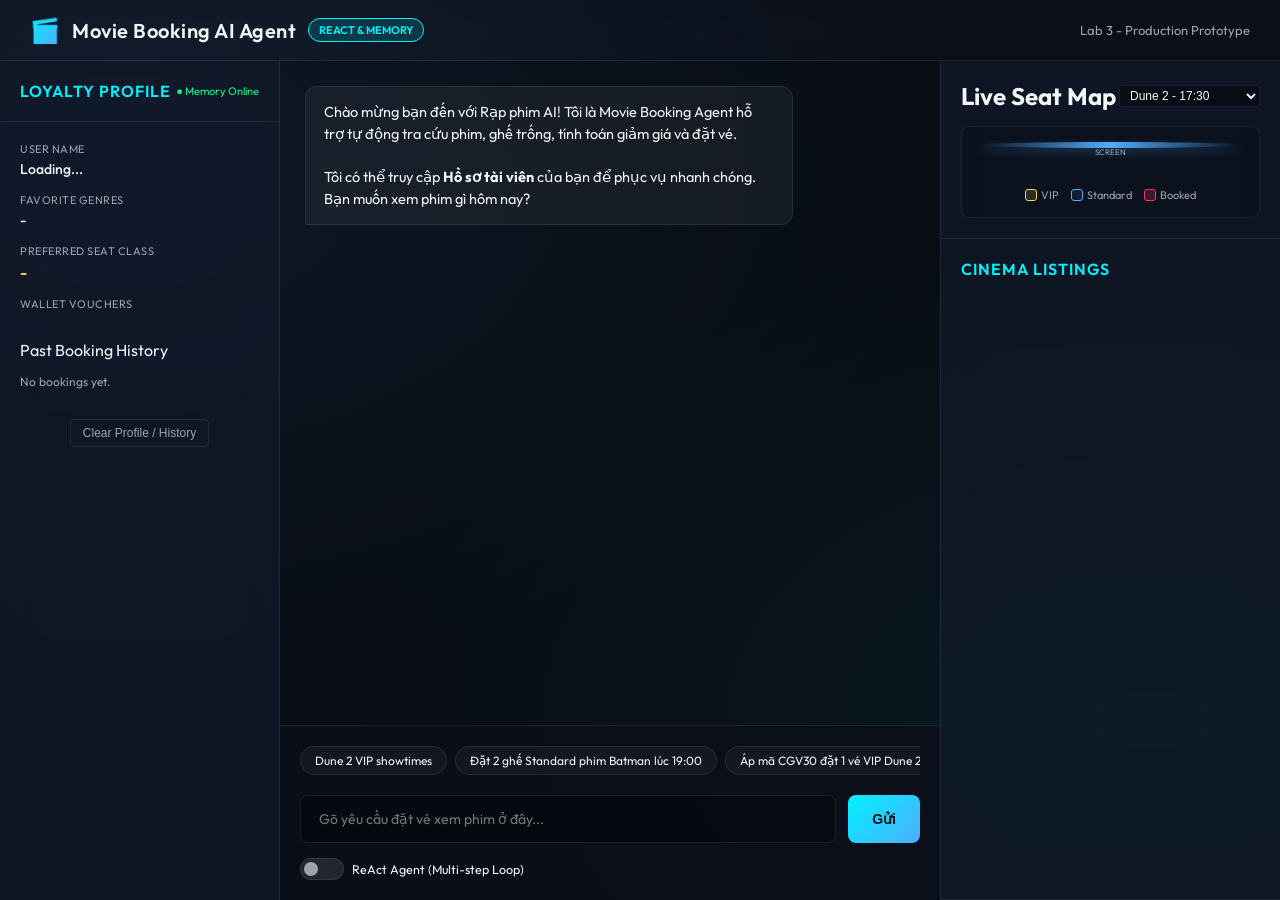
==== src/static/index.html @ 2afb19d0 "feat: implement movie booking ReAct agent with custom web server, LLM provider, and interactive chat" ====
<!DOCTYPE html>
<html lang="vi">
<head>
    <meta charset="UTF-8">
    <meta name="viewport" content="width=device-width, initial-scale=1.0">
    <title>Movie Booking AI Agent - ReAct & Memory</title>
    <!-- Google Fonts -->
    <link href="https://fonts.googleapis.com/css2?family=Outfit:wght@300;400;500;600;700&family=Fira+Code:wght@400;500&display=swap" rel="stylesheet">
    <style>
        :root {
            --bg-color: #0b0f19;
            --panel-bg: rgba(17, 25, 40, 0.75);
            --border-color: rgba(255, 255, 255, 0.08);
            --primary-glow: #00f2fe;
            --secondary-glow: #4facfe;
            --accent-gold: #f6d365;
            --accent-red: #ff3366;
            --accent-green: #00ff87;
            --text-color: #f3f4f6;
            --text-muted: #9ca3af;
        }

        * {
            box-sizing: border-box;
            margin: 0;
            padding: 0;
        }

        body {
            font-family: 'Outfit', sans-serif;
            background-color: var(--bg-color);
            background-image: 
                radial-gradient(at 10% 20%, rgba(79, 172, 254, 0.1) 0px, transparent 50%),
                radial-gradient(at 90% 80%, rgba(0, 242, 254, 0.08) 0px, transparent 50%);
            color: var(--text-color);
            height: 100vh;
            display: flex;
            flex-direction: column;
            overflow: hidden;
        }

        /* Header */
        header {
            padding: 15px 30px;
            display: flex;
            justify-content: space-between;
            align-items: center;
            border-bottom: 1px solid var(--border-color);
            backdrop-filter: blur(10px);
            z-index: 10;
        }

        .logo-container {
            display: flex;
            align-items: center;
            gap: 12px;
        }

        .logo-icon {
            font-size: 24px;
            background: linear-gradient(135deg, var(--primary-glow), var(--secondary-glow));
            -webkit-background-clip: text;
            -webkit-text-fill-color: transparent;
            font-weight: 700;
        }

        .logo-title {
            font-size: 20px;
            font-weight: 600;
            letter-spacing: 0.5px;
        }

        .badge-react {
            background: rgba(0, 242, 254, 0.15);
            border: 1px solid var(--primary-glow);
            color: var(--primary-glow);
            padding: 4px 10px;
            border-radius: 20px;
            font-size: 11px;
            font-weight: 600;
            text-transform: uppercase;
        }

        /* App Layout */
        .app-container {
            flex: 1;
            display: grid;
            grid-template-columns: 280px 1fr 340px;
            overflow: hidden;
            min-height: 0;
        }

        /* Sidebar Base */
        .sidebar {
            background: var(--panel-bg);
            border-right: 1px solid var(--border-color);
            display: flex;
            flex-direction: column;
            overflow-y: auto;
            backdrop-filter: blur(20px);
            min-height: 0;
        }

        .sidebar-left {
            border-right: 1px solid var(--border-color);
        }

        .sidebar-right {
            border-left: 1px solid var(--border-color);
            border-right: none;
        }

        .sidebar-header {
            padding: 20px;
            border-bottom: 1px solid var(--border-color);
            display: flex;
            justify-content: space-between;
            align-items: center;
        }

        .sidebar-header h2 {
            font-size: 16px;
            font-weight: 600;
            color: var(--primary-glow);
            text-transform: uppercase;
            letter-spacing: 1px;
        }

        /* Memory Profile */
        .profile-card {
            padding: 20px;
            display: flex;
            flex-direction: column;
            gap: 15px;
        }

        .profile-field {
            display: flex;
            flex-direction: column;
            gap: 4px;
        }

        .profile-field .label {
            font-size: 11px;
            color: var(--text-muted);
            text-transform: uppercase;
            letter-spacing: 0.5px;
        }

        .profile-field .value {
            font-size: 14px;
            font-weight: 500;
        }

        .profile-field .value-vip {
            color: var(--accent-gold);
            font-weight: 600;
        }

        .voucher-tag {
            display: inline-block;
            background: rgba(246, 211, 101, 0.15);
            border: 1px solid var(--accent-gold);
            color: var(--accent-gold);
            padding: 2px 8px;
            border-radius: 4px;
            font-size: 12px;
            font-weight: 600;
            margin-right: 6px;
        }

        .history-list {
            margin-top: 10px;
            display: flex;
            flex-direction: column;
            gap: 8px;
        }

        .history-item {
            background: rgba(255, 255, 255, 0.03);
            border: 1px solid var(--border-color);
            border-radius: 6px;
            padding: 10px;
            font-size: 12px;
        }

        .history-item .id {
            color: var(--primary-glow);
            font-weight: 600;
            margin-bottom: 2px;
        }

        .history-item .details {
            color: var(--text-muted);
        }

        /* Database Sidebar */
        .db-section {
            padding: 20px;
            border-bottom: 1px solid var(--border-color);
            display: flex;
            flex-direction: column;
            gap: 10px;
        }

        .movie-card {
            background: rgba(255, 255, 255, 0.02);
            border: 1px solid var(--border-color);
            border-radius: 8px;
            padding: 15px;
            transition: all 0.3s ease;
        }

        .movie-card:hover {
            border-color: var(--secondary-glow);
            background: rgba(255, 255, 255, 0.04);
        }

        .movie-title {
            font-size: 15px;
            font-weight: 600;
            color: var(--text-color);
            margin-bottom: 5px;
        }

        .movie-meta {
            font-size: 11px;
            color: var(--text-muted);
            margin-bottom: 8px;
        }

        .showtime-pill {
            display: inline-block;
            background: rgba(79, 172, 254, 0.15);
            border: 1px solid rgba(79, 172, 254, 0.3);
            color: var(--secondary-glow);
            padding: 2px 6px;
            border-radius: 4px;
            font-size: 11px;
            font-weight: 500;
            margin-right: 4px;
            margin-bottom: 4px;
        }

        /* Chat Workspace */
        .chat-workspace {
            display: flex;
            flex-direction: column;
            height: 100%;
            background: rgba(5, 7, 12, 0.3);
            position: relative;
            min-height: 0;
            overflow: hidden;
        }

        .chat-messages {
            flex: 1;
            padding: 25px;
            overflow-y: auto;
            overflow-x: hidden;
            display: flex;
            flex-direction: column;
            gap: 20px;
            min-height: 0;
            scroll-behavior: smooth;
        }

        .chat-bubble {
            max-width: 80%;
            border-radius: 12px;
            padding: 14px 18px;
            line-height: 1.5;
            font-size: 14.5px;
            position: relative;
            animation: fadeIn 0.3s ease;
        }

        .chat-bubble-user {
            align-self: flex-end;
            background: linear-gradient(135deg, var(--secondary-glow), #2b5876);
            color: #fff;
            border-bottom-right-radius: 2px;
            box-shadow: 0 4px 15px rgba(79, 172, 254, 0.2);
        }

        .chat-bubble-assistant {
            align-self: flex-start;
            background: rgba(255, 255, 255, 0.05);
            border: 1px solid var(--border-color);
            color: var(--text-color);
            border-bottom-left-radius: 2px;
        }

        /* Trace Logs styling */
        .trace-container {
            margin-top: 10px;
            margin-bottom: 10px;
            border-radius: 8px;
            border: 1px solid var(--border-color);
            overflow: hidden;
            width: 100%;
        }

        .trace-header {
            background: rgba(0, 0, 0, 0.4);
            padding: 8px 12px;
            font-size: 11px;
            color: var(--primary-glow);
            font-weight: 600;
            display: flex;
            justify-content: space-between;
            align-items: center;
            cursor: pointer;
            user-select: none;
        }

        .trace-header::after {
            content: '▶';
            font-size: 9px;
            transition: transform 0.2s;
        }

        .trace-container:not(.collapsed) .trace-header::after {
            transform: rotate(90deg);
        }

        .trace-body {
            background: rgba(0, 0, 0, 0.65);
            padding: 12px;
            font-family: 'Fira Code', monospace;
            font-size: 12px;
            display: flex;
            flex-direction: column;
            gap: 10px;
            border-top: 1px solid var(--border-color);
            max-height: 250px;
            overflow-y: auto;
        }

        .trace-container.collapsed .trace-body {
            display: none;
        }

        .trace-step {
            display: flex;
            flex-direction: column;
            gap: 4px;
        }

        .trace-step .t-thought {
            color: #b5e853;
        }

        .trace-step .t-action {
            color: var(--primary-glow);
            font-weight: 500;
        }

        .trace-step .t-observation {
            color: var(--text-muted);
            background: rgba(255, 255, 255, 0.03);
            padding: 6px;
            border-radius: 4px;
            font-size: 11.5px;
            margin-top: 2px;
            overflow-x: auto;
        }

        /* Input Controls */
        .chat-input-area {
            padding: 20px;
            background: rgba(11, 15, 25, 0.9);
            border-top: 1px solid var(--border-color);
            display: flex;
            flex-direction: column;
            gap: 15px;
        }

        .chat-suggestions {
            display: flex;
            gap: 8px;
            overflow-x: auto;
            padding-bottom: 5px;
        }

        .suggestion-chip {
            background: rgba(255, 255, 255, 0.04);
            border: 1px solid var(--border-color);
            border-radius: 16px;
            padding: 6px 14px;
            font-size: 12px;
            cursor: pointer;
            white-space: nowrap;
            transition: all 0.2s;
        }

        .suggestion-chip:hover {
            border-color: var(--primary-glow);
            background: rgba(0, 242, 254, 0.05);
            color: var(--primary-glow);
        }

        .input-row {
            display: flex;
            gap: 12px;
        }

        .chat-input {
            flex: 1;
            background: rgba(0, 0, 0, 0.3);
            border: 1px solid var(--border-color);
            border-radius: 8px;
            padding: 14px 18px;
            color: #fff;
            font-family: inherit;
            font-size: 14px;
            outline: none;
            transition: border-color 0.2s;
        }

        .chat-input:focus {
            border-color: var(--primary-glow);
            box-shadow: 0 0 10px rgba(0, 242, 254, 0.15);
        }

        .send-btn {
            background: linear-gradient(135deg, var(--primary-glow), var(--secondary-glow));
            border: none;
            border-radius: 8px;
            padding: 0 24px;
            color: #0b0f19;
            font-weight: 600;
            font-size: 14px;
            cursor: pointer;
            transition: opacity 0.2s;
        }

        .send-btn:hover {
            opacity: 0.9;
        }

        /* Mode toggle and Metrics Row */
        .controls-row {
            display: flex;
            justify-content: space-between;
            align-items: center;
            font-size: 12.5px;
        }

        .mode-toggle {
            display: flex;
            align-items: center;
            gap: 8px;
        }

        .switch {
            position: relative;
            display: inline-block;
            width: 44px;
            height: 22px;
        }

        .switch input {
            opacity: 0;
            width: 0;
            height: 0;
        }

        .slider {
            position: absolute;
            cursor: pointer;
            top: 0;
            left: 0;
            right: 0;
            bottom: 0;
            background-color: rgba(255, 255, 255, 0.1);
            transition: .3s;
            border-radius: 34px;
            border: 1px solid var(--border-color);
        }

        .slider:before {
            position: absolute;
            content: "";
            height: 14px;
            width: 14px;
            left: 3px;
            bottom: 3px;
            background-color: var(--text-muted);
            transition: .3s;
            border-radius: 50%;
        }

        input:checked + .slider {
            background-color: rgba(0, 242, 254, 0.2);
            border-color: var(--primary-glow);
        }

        input:checked + .slider:before {
            transform: translateX(22px);
            background-color: var(--primary-glow);
        }

        .metrics-container {
            display: flex;
            gap: 15px;
            color: var(--text-muted);
            font-size: 11.5px;
        }

        .metric-item span {
            color: var(--secondary-glow);
            font-weight: 600;
        }

        /* Seating Map inside Right Sidebar */
        .seating-section {
            padding: 20px;
            border-bottom: 1px solid var(--border-color);
        }

        .seat-map-wrapper {
            margin-top: 15px;
            background: rgba(0, 0, 0, 0.2);
            border: 1px solid var(--border-color);
            border-radius: 8px;
            padding: 15px;
            display: flex;
            flex-direction: column;
            align-items: center;
            gap: 15px;
        }

        .screen {
            width: 100%;
            height: 6px;
            background: linear-gradient(to right, transparent, var(--secondary-glow), transparent);
            border-radius: 50%;
            box-shadow: 0 4px 10px rgba(79, 172, 254, 0.3);
            text-align: center;
            font-size: 8px;
            color: var(--text-muted);
            line-height: 20px;
            margin-bottom: 10px;
        }

        .seat-grid {
            display: grid;
            grid-template-columns: repeat(5, 1fr);
            gap: 8px;
        }

        .seat {
            width: 32px;
            height: 30px;
            border-radius: 6px;
            display: flex;
            align-items: center;
            justify-content: center;
            font-size: 10px;
            font-weight: 600;
            cursor: default;
            transition: all 0.2s;
        }

        .seat.vip {
            border: 1px solid var(--accent-gold);
            background: rgba(246, 211, 101, 0.1);
            color: var(--accent-gold);
        }

        .seat.standard {
            border: 1px solid var(--secondary-glow);
            background: rgba(79, 172, 254, 0.1);
            color: var(--secondary-glow);
        }

        .seat.booked {
            background: rgba(255, 51, 102, 0.2) !important;
            border: 1px solid var(--accent-red) !important;
            color: var(--accent-red) !important;
            text-decoration: line-through;
        }

        .seat-legend {
            display: flex;
            gap: 12px;
            font-size: 11px;
            color: var(--text-muted);
        }

        .legend-item {
            display: flex;
            align-items: center;
            gap: 4px;
        }

        .legend-color {
            width: 12px;
            height: 12px;
            border-radius: 3px;
        }

        /* Utilities */
        .btn-reset {
            background: transparent;
            border: 1px solid var(--border-color);
            color: var(--text-muted);
            padding: 6px 12px;
            border-radius: 4px;
            font-size: 12px;
            cursor: pointer;
            transition: all 0.2s;
            margin-top: 15px;
            width: fit-content;
            align-self: center;
        }

        .btn-reset:hover {
            border-color: var(--accent-red);
            color: var(--accent-red);
            background: rgba(255, 51, 102, 0.05);
        }

        .typing-loader {
            display: flex;
            gap: 4px;
            align-items: center;
            padding: 8px 12px;
        }

        .typing-loader span {
            width: 8px;
            height: 8px;
            background-color: var(--text-muted);
            border-radius: 50%;
            animation: bounce 1.4s infinite ease-in-out both;
        }

        .typing-loader span:nth-child(1) { animation-delay: -0.32s; }
        .typing-loader span:nth-child(2) { animation-delay: -0.16s; }

        @keyframes bounce {
            0%, 80%, 100% { transform: scale(0); }
            40% { transform: scale(1.0); }
        }

        @keyframes fadeIn {
            from { opacity: 0; transform: translateY(5px); }
            to { opacity: 1; transform: translateY(0); }
        }

        ::-webkit-scrollbar {
            width: 6px;
            height: 6px;
        }
        ::-webkit-scrollbar-track {
            background: transparent;
        }
        ::-webkit-scrollbar-thumb {
            background: rgba(255, 255, 255, 0.1);
            border-radius: 3px;
        }
        ::-webkit-scrollbar-thumb:hover {
            background: rgba(255, 255, 255, 0.2);
        }

        .seat-map-header {
            display: flex;
            justify-content: space-between;
            align-items: center;
        }

        .seat-map-select {
            background: rgba(0, 0, 0, 0.4);
            border: 1px solid var(--border-color);
            color: var(--text-color);
            font-size: 12px;
            padding: 2px 6px;
            border-radius: 4px;
            outline: none;
        }
    </style>
</head>
<body>

    <header>
        <div class="logo-container">
            <span class="logo-icon">🎬</span>
            <h1 class="logo-title">Movie Booking AI Agent</h1>
            <span class="badge-react">ReAct & Memory</span>
        </div>
        <div style="font-size: 13px; color: var(--text-muted)">
            Lab 3 - Production Prototype
        </div>
    </header>

    <div class="app-container">
        
        <!-- Left Sidebar: Memory Profile -->
        <aside class="sidebar sidebar-left">
            <div class="sidebar-header">
                <h2>Loyalty Profile</h2>
                <span style="font-size: 11px; color: var(--accent-green)">● Memory Online</span>
            </div>
            
            <div class="profile-card" id="profile-container">
                <div class="profile-field">
                    <span class="label">User Name</span>
                    <span class="value" id="p-name">Loading...</span>
                </div>
                <div class="profile-field">
                    <span class="label">Favorite Genres</span>
                    <span class="value" id="p-genres">-</span>
                </div>
                <div class="profile-field">
                    <span class="label">Preferred Seat Class</span>
                    <span class="value-vip" id="p-seat">-</span>
                </div>
                <div class="profile-field">
                    <span class="label">Wallet Vouchers</span>
                    <div id="p-vouchers">
                        <!-- Vouchers will list here -->
                    </div>
                </div>
                
                <div style="display: flex; flex-direction: column; gap: 4px; margin-top: 10px;">
                    <span class="label">Past Booking History</span>
                    <div class="history-list" id="p-bookings">
                        <span style="font-size: 12px; color: var(--text-muted)">No bookings yet.</span>
                    </div>
                </div>
                
                <button class="btn-reset" onclick="resetMemory()">Clear Profile / History</button>
            </div>
        </aside>

        <!-- Central Chat Workspace -->
        <main class="chat-workspace">
            <div class="chat-messages" id="chat-messages">
                <!-- Welcome Message -->
                <div class="chat-bubble chat-bubble-assistant">
                    Chào mừng bạn đến với Rạp phim AI! Tôi là Movie Booking Agent hỗ trợ tự động tra cứu phim, ghế trống, tính toán giảm giá và đặt vé. 
                    <br><br>
                    Tôi có thể truy cập <strong>Hồ sơ tài viên</strong> của bạn để phục vụ nhanh chóng. Bạn muốn xem phim gì hôm nay?
                </div>
            </div>

            <div class="chat-input-area">
                <!-- Suggestions -->
                <div class="chat-suggestions">
                    <div class="suggestion-chip" onclick="applySuggestion(this)">Dune 2 VIP showtimes</div>
                    <div class="suggestion-chip" onclick="applySuggestion(this)">Đặt 2 ghế Standard phim Batman lúc 19:00</div>
                    <div class="suggestion-chip" onclick="applySuggestion(this)">Áp mã CGV30 đặt 1 vé VIP Dune 2 lúc 17:30</div>
                    <div class="suggestion-chip" onclick="applySuggestion(this)">Doctor Strange có chiếu mấy giờ vậy?</div>
                </div>

                <!-- Input box -->
                <div class="input-row">
                    <input type="text" class="chat-input" id="chat-input" placeholder="Gõ yêu cầu đặt vé xem phim ở đây..." onkeydown="handleKeyDown(event)">
                    <button class="send-btn" onclick="sendMessage()">Gửi</button>
                </div>

                <!-- Controls & Telemetry -->
                <div class="controls-row">
                    <div class="mode-toggle">
                        <label class="switch">
                            <input type="checkbox" id="mode-checkbox">
                            <span class="slider"></span>
                        </label>
                        <span id="mode-label">ReAct Agent (Multi-step Loop)</span>
                    </div>
                    
                    <div class="metrics-container" id="metrics-container" style="display: none;">
                        <div class="metric-item">Latency: <span id="m-latency">0ms</span></div>
                        <div class="metric-item">Steps: <span id="m-steps">0</span></div>
                        <div class="metric-item">Tokens: <span id="m-tokens">0</span></div>
                        <div class="metric-item">Cost: <span id="m-cost">$0.00</span></div>
                    </div>
                </div>
            </div>
        </main>

        <!-- Right Sidebar: Interactive Seats & Movies -->
        <aside class="sidebar sidebar-right">
            
            <!-- Seat Map Section -->
            <div class="seating-section">
                <div class="seat-map-header">
                    <h2>Live Seat Map</h2>
                    <select class="seat-map-select" id="seat-selector" onchange="loadDatabase()">
                        <option value="dune 2_17:30">Dune 2 - 17:30</option>
                        <option value="dune 2_20:30">Dune 2 - 20:30</option>
                        <option value="batman_19:00">The Batman - 19:00</option>
                        <option value="spider-man_15:00">Spider-Man - 15:00</option>
                    </select>
                </div>
                
                <div class="seat-map-wrapper">
                    <div class="screen">SCREEN</div>
                    <div class="seat-grid" id="seat-grid">
                        <!-- Seats dynamically generated here -->
                    </div>
                    <div class="seat-legend">
                        <div class="legend-item">
                            <div class="legend-color" style="background: rgba(246, 211, 101, 0.15); border: 1px solid var(--accent-gold)"></div>
                            <span>VIP</span>
                        </div>
                        <div class="legend-item">
                            <div class="legend-color" style="background: rgba(79, 172, 254, 0.1); border: 1px solid var(--secondary-glow)"></div>
                            <span>Standard</span>
                        </div>
                        <div class="legend-item">
                            <div class="legend-color" style="background: rgba(255, 51, 102, 0.2); border: 1px solid var(--accent-red)"></div>
                            <span>Booked</span>
                        </div>
                    </div>
                </div>
            </div>

            <!-- Movies Database Section -->
            <div class="sidebar-header" style="border-bottom: none; padding-bottom: 5px;">
                <h2>Cinema Listings</h2>
            </div>
            <div class="db-section" id="movie-listings" style="overflow-y: auto; flex: 1;">
                <!-- Movies listed here -->
            </div>
        </aside>

    </div>

    <script>
        const API_BASE = "http://localhost:5000";

        // Load page components on boot
        window.addEventListener('DOMContentLoaded', () => {
            loadProfile();
            loadDatabase();
            
            // Mode toggle label listener
            document.getElementById('mode-checkbox').addEventListener('change', function() {
                const label = document.getElementById('mode-label');
                if (this.checked) {
                    label.innerText = "Baseline Chatbot (Single-Turn)";
                    label.style.color = "var(--text-muted)";
                } else {
                    label.innerText = "ReAct Agent (Multi-step Loop)";
                    label.style.color = "var(--primary-glow)";
                }
            });
        });

        // Load profile (Long term memory)
        async function loadProfile() {
            try {
                const res = await fetch(`${API_BASE}/api/profile`);
                const profile = await res.json();
                
                document.getElementById('p-name').innerText = profile.user_name || "Khách hàng";
                document.getElementById('p-genres').innerText = (profile.favorite_genres || []).join(", ");
                document.getElementById('p-seat').innerText = profile.preferred_seat_type || "Standard";
                
                // Render vouchers
                const voucherDiv = document.getElementById('p-vouchers');
                voucherDiv.innerHTML = '';
                (profile.saved_vouchers || []).forEach(v => {
                    const tag = document.createElement('span');
                    tag.className = 'voucher-tag';
                    tag.innerText = v;
                    voucherDiv.appendChild(tag);
                });
                if ((profile.saved_vouchers || []).length === 0) {
                    voucherDiv.innerHTML = '<span style="font-size:12px;color:var(--text-muted)">None</span>';
                }

                // Render bookings
                const bookingDiv = document.getElementById('p-bookings');
                bookingDiv.innerHTML = '';
                const bookings = profile.past_bookings || [];
                if (bookings.length === 0) {
                    bookingDiv.innerHTML = '<span style="font-size: 12px; color: var(--text-muted)">No bookings yet.</span>';
                } else {
                    bookings.slice(-3).reverse().forEach(b => { // Show last 3
                        const item = document.createElement('div');
                        item.className = 'history-item';
                        item.innerHTML = `
                            <div class="id">${b.booking_id}</div>
                            <div class="details">${b.movie} (${b.showtime}) - Ghế: ${b.seats.join(', ')}</div>
                            <div class="details" style="color:var(--accent-green); font-size:11px">${b.total_price.toLocaleString()} VND</div>
                        `;
                        bookingDiv.appendChild(item);
                    });
                }
            } catch (err) {
                console.error("Error loading profile:", err);
            }
        }

        // Load Movies and Seats
        async function loadDatabase() {
            try {
                const res = await fetch(`${API_BASE}/api/database`);
                const db = await res.json();
                
                // 1. Render movies
                const movieList = document.getElementById('movie-listings');
                movieList.innerHTML = '';
                
                Object.keys(db.movies).forEach(key => {
                    const movie = db.movies[key];
                    const card = document.createElement('div');
                    card.className = 'movie-card';
                    
                    const showtimesHtml = movie.showtimes.map(t => `<span class="showtime-pill">${t}</span>`).join('');
                    
                    card.innerHTML = `
                        <div class="movie-title">${movie.title}</div>
                        <div class="movie-meta">${movie.genre}</div>
                        <div style="margin-bottom:8px; font-size:12px; line-height:1.4">${movie.description}</div>
                        <div style="margin-bottom:8px; font-size:11px; color:var(--accent-gold)">Standard: ${movie.prices.Standard.toLocaleString()} | VIP: ${movie.prices.VIP.toLocaleString()} VND</div>
                        <div>${showtimesHtml}</div>
                    `;
                    movieList.appendChild(card);
                });

                // 2. Render Seat Map
                const activeKey = document.getElementById('seat-selector').value;
                const seatGrid = document.getElementById('seat-grid');
                seatGrid.innerHTML = '';
                
                const seats = db.seats[activeKey] || {};
                
                // Sort keys alphabetically so seat grid maps correctly
                const seatIds = Object.keys(seats).sort();
                
                seatIds.forEach(id => {
                    const status = seats[id];
                    const seatEl = document.createElement('div');
                    
                    const isVip = id.startsWith('A');
                    seatEl.className = `seat ${isVip ? 'vip' : 'standard'} ${status.toLowerCase() === 'booked' ? 'booked' : ''}`;
                    seatEl.innerText = id;
                    seatEl.title = `${id} - ${status} (${isVip ? 'VIP' : 'Standard'})`;
                    
                    seatGrid.appendChild(seatEl);
                });
                
            } catch (err) {
                console.error("Error loading movie listings:", err);
            }
        }

        // Send Message
        async function sendMessage() {
            const input = document.getElementById('chat-input');
            const message = input.value.trim();
            if (!message) return;

            input.value = '';
            
            // Render user bubble
            appendMessage(message, 'user');
            
            // Show typing indicator
            const loaderId = appendTypingIndicator();
            
            // Call API
            const useChatbot = document.getElementById('mode-checkbox').checked;
            
            try {
                const response = await fetch(`${API_BASE}/api/chat`, {
                    method: 'POST',
                    headers: { 'Content-Type': 'application/json' },
                    body: JSON.stringify({ message: message, use_chatbot: useChatbot })
                });
                const data = await response.json();
                
                // Remove loader
                document.getElementById(loaderId).remove();
                
                if (data.error) {
                    appendMessage(`Error: ${data.error}`, 'assistant');
                    return;
                }

                // If ReAct loop, append trace
                if (data.trace && data.trace.length > 0) {
                    appendTrace(data.trace);
                }
                
                // Append final answer
                appendMessage(data.response, 'assistant');
                
                // Show telemetry metrics
                document.getElementById('metrics-container').style.display = 'flex';
                document.getElementById('m-latency').innerText = `${data.metrics.latency_ms}ms`;
                document.getElementById('m-steps').innerText = data.metrics.steps;
                document.getElementById('m-tokens').innerText = data.metrics.total_tokens;
                document.getElementById('m-cost').innerText = `$${data.metrics.cost.toFixed(4)}`;
                
                // Reload UI database and profile
                loadProfile();
                // Always reload seat database to reflect booking state changes
                loadDatabase();
                
                // Attempt to auto-switch seat selector if the query refers to a specific movie and showtime
                detectAndSwitchSeatMap(message);
                
            } catch (err) {
                console.error(err);
                document.getElementById(loaderId).remove();
                appendMessage("❌ Error: Could not connect to the booking services.", "assistant");
            }
        }

        // Detect query entities and swap seat selector
        function detectAndSwitchSeatMap(msg) {
            const msgLower = msg.toLowerCase();
            const selector = document.getElementById('seat-selector');
            
            let movie = "";
            let time = "";
            
            if (msgLower.includes("batman") || msgLower.includes("the batman")) movie = "batman";
            else if (msgLower.includes("dune") || msgLower.includes("dune 2")) movie = "dune 2";
            else if (msgLower.includes("spider") || msgLower.includes("spider-man")) movie = "spider-man";
            
            if (msgLower.includes("17:30")) time = "17:30";
            else if (msgLower.includes("20:30")) time = "20:30";
            else if (msgLower.includes("19:00")) time = "19:00";
            else if (msgLower.includes("15:00")) time = "15:00";

            if (movie && time) {
                const key = `${movie}_${time}`;
                // Check if key is option in selector
                for (let i=0; i<selector.options.length; i++) {
                    if (selector.options[i].value === key) {
                        selector.selectedIndex = i;
                        loadDatabase();
                        break;
                    }
                }
            }
            // Note: loadDatabase() is already called unconditionally in sendMessage()
        }

        function appendMessage(text, role) {
            const chatLog = document.getElementById('chat-messages');
            const bubble = document.createElement('div');
            bubble.className = `chat-bubble chat-bubble-${role}`;
            bubble.innerHTML = text.replace(/\n/g, '<br>');
            chatLog.appendChild(bubble);
            chatLog.scrollTop = chatLog.scrollHeight;
        }

        function appendTypingIndicator() {
            const chatLog = document.getElementById('chat-messages');
            const container = document.createElement('div');
            const loaderId = 'loader_' + Date.now();
            container.id = loaderId;
            container.className = 'chat-bubble chat-bubble-assistant';
            container.innerHTML = `
                <div class="typing-loader">
                    <span></span>
                    <span></span>
                    <span></span>
                </div>
            `;
            chatLog.appendChild(container);
            chatLog.scrollTop = chatLog.scrollHeight;
            return loaderId;
        }

        // Render structured ReAct steps in chat log
        function appendTrace(trace) {
            const chatLog = document.getElementById('chat-messages');
            const traceContainer = document.createElement('div');
            traceContainer.className = 'trace-container collapsed';
            
            const traceId = 'trace_' + Date.now();
            traceContainer.id = traceId;
            
            let stepsHtml = '';
            trace.forEach(step => {
                let stepDetails = '';
                if (step.thought) {
                    stepDetails += `<div class="t-thought">🧠 [Thought] ${step.thought}</div>`;
                }
                if (step.tool) {
                    stepDetails += `<div class="t-action">🛠️ [Action] Call <u>${step.tool}</u> with ${JSON.stringify(step.arguments)}</div>`;
                }
                if (step.observation) {
                    stepDetails += `<div class="t-observation">📡 [Observation] ${step.observation}</div>`;
                }
                if (step.final_answer) {
                    stepDetails += `<div class="t-thought">🏁 [Final Decision] Formulating answer...</div>`;
                }
                if (step.error) {
                    stepDetails += `<div class="t-observation" style="color:var(--accent-red)">⚠️ [Parser Error] ${step.error}</div>`;
                }
                
                stepsHtml += `
                    <div class="trace-step" style="border-bottom: 1px solid rgba(255,255,255,0.05); padding-bottom: 10px; margin-bottom: 10px;">
                        <div style="color:var(--secondary-glow); font-size:10px; margin-bottom:4px">STEP ${step.step + 1}</div>
                        ${stepDetails}
                    </div>
                `;
            });

            traceContainer.innerHTML = `
                <div class="trace-header" onclick="toggleTrace('${traceId}')">
                    <span>🕵️ ReAct Agent Loop Reasoning (${trace.length} turns)</span>
                </div>
                <div class="trace-body">
                    ${stepsHtml}
                </div>
            `;
            
            chatLog.appendChild(traceContainer);
            // Scroll to bottom after appending trace
            setTimeout(() => { chatLog.scrollTop = chatLog.scrollHeight; }, 50);
        }

        function toggleTrace(id) {
            const el = document.getElementById(id);
            if (el.classList.contains('collapsed')) {
                el.classList.remove('collapsed');
            } else {
                el.classList.add('collapsed');
            }
        }

        function resetMemory() {
            if (confirm("Bạn có chắc chắn muốn xóa toàn bộ lịch sử trò chuyện và giao dịch đặt vé trong hồ sơ không?")) {
                fetch(`${API_BASE}/api/reset`, {
                    method: 'POST',
                    headers: { 'Content-Type': 'application/json' },
                    body: JSON.stringify({ reset_profile: true })
                })
                .then(res => res.json())
                .then(data => {
                    alert("Đã reset memory!");
                    document.getElementById('chat-messages').innerHTML = `
                        <div class="chat-bubble chat-bubble-assistant">
                            Đã làm mới bộ nhớ. Tôi có thể hỗ trợ bạn tìm kiếm thông tin phim ảnh và đặt vé xem phim ngay bây giờ!
                        </div>
                    `;
                    document.getElementById('metrics-container').style.display = 'none';
                    loadProfile();
                    loadDatabase();
                });
            }
        }

        function handleKeyDown(e) {
            if (e.key === 'Enter') {
                sendMessage();
            }
        }

        function applySuggestion(el) {
            document.getElementById('chat-input').value = el.innerText;
            document.getElementById('chat-input').focus();
        }
    </script>
</body>
</html>
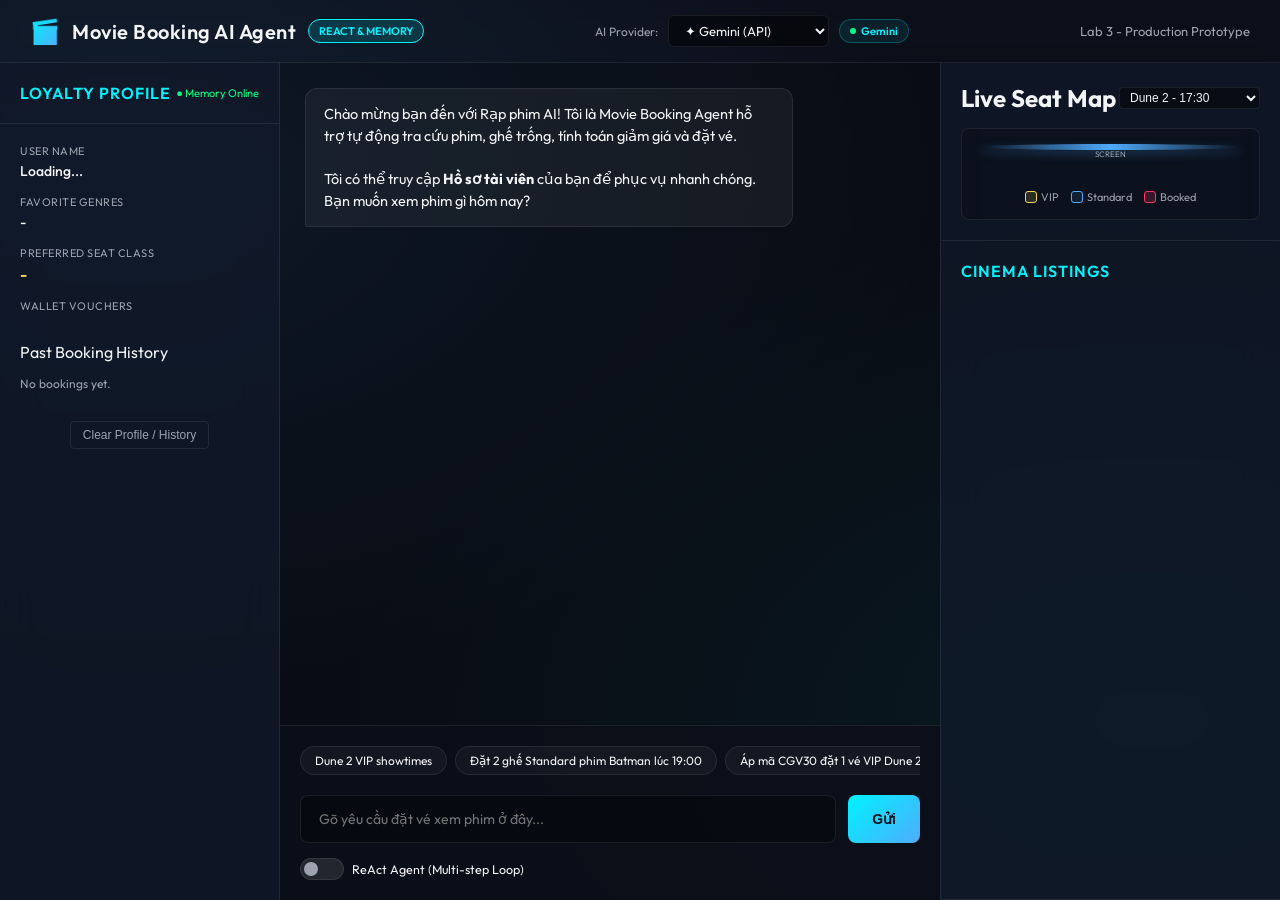
==== commit b1432e1b: "merge code" ====
--- a/src/static/index.html
+++ b/src/static/index.html
@@ -680,6 +680,64 @@
             border-radius: 4px;
             outline: none;
         }
+
+        /* Provider selector in header */
+        .provider-selector {
+            display: flex;
+            align-items: center;
+            gap: 10px;
+            font-size: 13px;
+        }
+
+        .provider-selector label {
+            color: var(--text-muted);
+            font-size: 12px;
+            white-space: nowrap;
+        }
+
+        #provider-select {
+            background: rgba(0, 0, 0, 0.5);
+            border: 1px solid var(--border-color);
+            color: var(--text-color);
+            font-size: 13px;
+            font-family: inherit;
+            padding: 6px 12px;
+            border-radius: 6px;
+            outline: none;
+            cursor: pointer;
+            transition: border-color 0.2s;
+        }
+
+        #provider-select:hover,
+        #provider-select:focus {
+            border-color: var(--primary-glow);
+        }
+
+        .provider-badge {
+            display: inline-flex;
+            align-items: center;
+            gap: 5px;
+            background: rgba(0, 242, 254, 0.08);
+            border: 1px solid rgba(0, 242, 254, 0.25);
+            color: var(--primary-glow);
+            padding: 4px 10px;
+            border-radius: 20px;
+            font-size: 11px;
+            font-weight: 600;
+        }
+
+        .provider-badge .dot {
+            width: 6px;
+            height: 6px;
+            border-radius: 50%;
+            background: var(--accent-green);
+            animation: pulse 2s infinite;
+        }
+
+        @keyframes pulse {
+            0%, 100% { opacity: 1; }
+            50%       { opacity: 0.3; }
+        }
     </style>
 </head>
 <body>
@@ -690,6 +748,21 @@
             <h1 class="logo-title">Movie Booking AI Agent</h1>
             <span class="badge-react">ReAct & Memory</span>
         </div>
+
+        <!-- Provider Selector -->
+        <div class="provider-selector">
+            <label for="provider-select">AI Provider:</label>
+            <select id="provider-select" onchange="onProviderChange()">
+                <option value="google">✦ Gemini (API)</option>
+                <option value="openai">◈ OpenAI (API)</option>
+                <option value="local">⬡ Local Phi-3 (CPU)</option>
+            </select>
+            <span class="provider-badge" id="active-provider-badge">
+                <span class="dot"></span>
+                <span id="badge-label">Gemini</span>
+            </span>
+        </div>
+
         <div style="font-size: 13px; color: var(--text-muted)">
             Lab 3 - Production Prototype
         </div>
@@ -966,12 +1039,13 @@
             
             // Call API
             const useChatbot = document.getElementById('mode-checkbox').checked;
+            const provider   = document.getElementById('provider-select').value;
             
             try {
                 const response = await fetch(`${API_BASE}/api/chat`, {
                     method: 'POST',
                     headers: { 'Content-Type': 'application/json' },
-                    body: JSON.stringify({ message: message, use_chatbot: useChatbot })
+                    body: JSON.stringify({ message: message, use_chatbot: useChatbot, provider: provider })
                 });
                 const data = await response.json();
                 
@@ -997,6 +1071,11 @@
                 document.getElementById('m-steps').innerText = data.metrics.steps;
                 document.getElementById('m-tokens').innerText = data.metrics.total_tokens;
                 document.getElementById('m-cost').innerText = `$${data.metrics.cost.toFixed(4)}`;
+                
+                // Update active provider badge from response
+                if (data.provider) {
+                    updateProviderBadge(data.provider);
+                }
                 
                 // Reload UI database and profile
                 loadProfile();
@@ -1162,6 +1241,23 @@
             document.getElementById('chat-input').value = el.innerText;
             document.getElementById('chat-input').focus();
         }
+
+        // Update badge when provider dropdown changes or response confirms the active provider
+        const PROVIDER_LABELS = {
+            google: 'Gemini',
+            openai: 'OpenAI',
+            local:  'Phi-3 Local'
+        };
+
+        function updateProviderBadge(providerKey) {
+            const label = PROVIDER_LABELS[providerKey] || providerKey;
+            document.getElementById('badge-label').innerText = label;
+        }
+
+        function onProviderChange() {
+            const val = document.getElementById('provider-select').value;
+            updateProviderBadge(val);
+        }
     </script>
 </body>
 </html>
